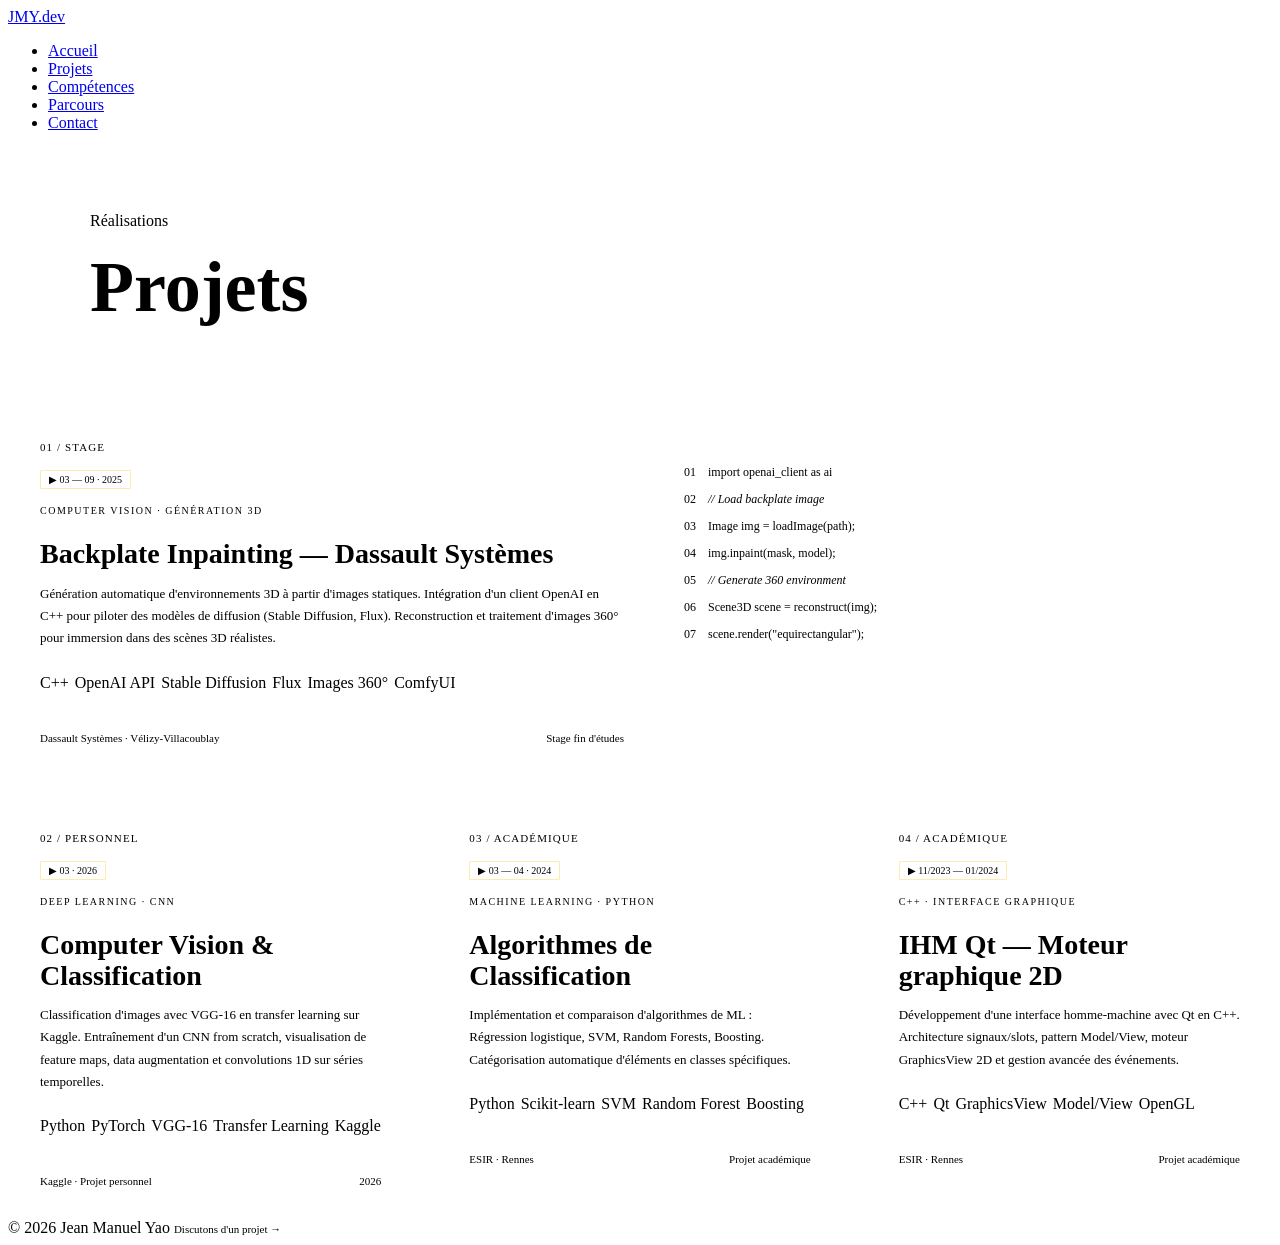
==== projets.html @ c73e6f64 "Add projects.html with project details and layout This file contains the HTML structure for the proj" ====
<!DOCTYPE html>
<html lang="fr">
<head>
  <meta charset="UTF-8">
  <meta name="viewport" content="width=device-width, initial-scale=1.0">
  <title>Projets — Jean Manuel Yao</title>
  <link rel="stylesheet" href="../css/style.css">
  <style>
    .page-header {
      padding: 4rem 2.5rem 2rem;
      border-bottom: 1px solid var(--border);
      max-width: 1100px;
      margin: 0 auto;
    }

    .page-header h1 {
      font-size: clamp(48px, 6vw, 72px);
      margin-top: 1rem;
      color: var(--text);
    }

    .projects-grid {
      display: grid;
      grid-template-columns: repeat(auto-fit, minmax(320px, 1fr));
      gap: 1.5rem;
    }

    .project-card {
      background: var(--bg2);
      border: 1px solid var(--border);
      border-radius: 2px;
      padding: 2rem;
      transition: border-color 0.25s, transform 0.25s;
      position: relative;
      overflow: hidden;
    }

    .project-card::before {
      content: '';
      position: absolute;
      top: 0; left: 0;
      width: 100%;
      height: 2px;
      background: linear-gradient(90deg, var(--green), transparent);
      opacity: 0;
      transition: opacity 0.3s;
    }

    .project-card:hover {
      border-color: var(--border-bright);
      transform: translateY(-4px);
    }

    .project-card:hover::before { opacity: 1; }

    .project-card.featured {
      grid-column: 1 / -1;
      display: grid;
      grid-template-columns: 1fr 1fr;
      gap: 2rem;
      align-items: start;
    }

    .project-number {
      font-family: var(--mono);
      font-size: 11px;
      color: var(--text-dim);
      letter-spacing: 0.1em;
      margin-bottom: 1rem;
    }

    .project-type {
      font-family: var(--mono);
      font-size: 10px;
      color: var(--green);
      letter-spacing: 0.15em;
      text-transform: uppercase;
      margin-bottom: 0.75rem;
    }

    .project-title {
      font-family: var(--display);
      font-size: 28px;
      color: var(--text);
      margin-bottom: 0.75rem;
      line-height: 1.1;
    }

    .project-desc {
      font-size: 13px;
      color: var(--text-muted);
      line-height: 1.7;
      margin-bottom: 1.5rem;
    }

    .project-tags {
      display: flex;
      flex-wrap: wrap;
      gap: 6px;
      margin-bottom: 1.5rem;
    }

    .project-where {
      font-family: var(--mono);
      font-size: 11px;
      color: var(--text-dim);
      border-top: 1px solid var(--border);
      padding-top: 1rem;
      margin-top: auto;
      display: flex;
      justify-content: space-between;
    }

    .project-visual {
      background: var(--bg3);
      border: 1px solid var(--border);
      border-radius: 2px;
      padding: 1.5rem;
      display: flex;
      flex-direction: column;
      gap: 0.75rem;
      font-family: var(--mono);
      font-size: 12px;
      color: var(--text-muted);
    }

    .code-line {
      display: flex;
      gap: 12px;
    }

    .code-line-num {
      color: var(--text-dim);
      min-width: 16px;
      text-align: right;
    }

    .code-keyword { color: var(--green); }
    .code-string { color: var(--amber); }
    .code-comment { color: var(--text-dim); font-style: italic; }

    .timeline-tag {
      display: inline-flex;
      align-items: center;
      gap: 6px;
      font-family: var(--mono);
      font-size: 10px;
      color: var(--amber);
      border: 1px solid rgba(255,184,0,0.3);
      padding: 3px 8px;
      border-radius: 1px;
      margin-bottom: 1rem;
    }

    @media (max-width: 768px) {
      .project-card.featured { grid-template-columns: 1fr; }
      .page-header { padding: 3rem 1.25rem 2rem; }
    }
  </style>
</head>
<body>
  <div class="scanline"></div>

  <nav>
    <a href="../index.html" class="nav-logo">JMY<span>.dev</span></a>
    <ul class="nav-links">
      <li><a href="../index.html">Accueil</a></li>
      <li><a href="projets.html">Projets</a></li>
      <li><a href="competences.html">Compétences</a></li>
      <li><a href="parcours.html">Parcours</a></li>
      <li><a href="contact.html">Contact</a></li>
    </ul>
  </nav>

  <main>
    <div class="page-header">
      <div class="label">Réalisations</div>
      <h1>Projets</h1>
    </div>

    <div class="section">
      <div class="projects-grid">

        <!-- FEATURED -->
        <div class="project-card featured reveal">
          <div>
            <div class="project-number">01 / STAGE</div>
            <div class="timeline-tag">▶ 03 — 09 · 2025</div>
            <div class="project-type">Computer Vision · Génération 3D</div>
            <h2 class="project-title">Backplate Inpainting — Dassault Systèmes</h2>
            <p class="project-desc">
              Génération automatique d'environnements 3D à partir d'images statiques. Intégration d'un client OpenAI en C++ pour piloter des modèles de diffusion (Stable Diffusion, Flux). Reconstruction et traitement d'images 360° pour immersion dans des scènes 3D réalistes.
            </p>
            <div class="project-tags">
              <span class="tag">C++</span>
              <span class="tag">OpenAI API</span>
              <span class="tag">Stable Diffusion</span>
              <span class="tag">Flux</span>
              <span class="tag">Images 360°</span>
              <span class="tag">ComfyUI</span>
            </div>
            <div class="project-where">
              <span>Dassault Systèmes · Vélizy-Villacoublay</span>
              <span>Stage fin d'études</span>
            </div>
          </div>
          <div class="project-visual">
            <div class="code-line"><span class="code-line-num">01</span><span><span class="code-keyword">import</span> openai_client <span class="code-keyword">as</span> ai</span></div>
            <div class="code-line"><span class="code-line-num">02</span><span><span class="code-comment">// Load backplate image</span></span></div>
            <div class="code-line"><span class="code-line-num">03</span><span>Image img = <span class="code-string">loadImage</span>(path);</span></div>
            <div class="code-line"><span class="code-line-num">04</span><span>img.<span class="code-keyword">inpaint</span>(mask, model);</span></div>
            <div class="code-line"><span class="code-line-num">05</span><span><span class="code-comment">// Generate 360 environment</span></span></div>
            <div class="code-line"><span class="code-line-num">06</span><span>Scene3D scene = <span class="code-string">reconstruct</span>(img);</span></div>
            <div class="code-line"><span class="code-line-num">07</span><span>scene.<span class="code-keyword">render</span>(<span class="code-string">"equirectangular"</span>);</span></div>
          </div>
        </div>

        <!-- PROJECT 2 -->
        <div class="project-card reveal">
          <div class="project-number">02 / PERSONNEL</div>
          <div class="timeline-tag">▶ 03 · 2026</div>
          <div class="project-type">Deep Learning · CNN</div>
          <h2 class="project-title">Computer Vision & Classification</h2>
          <p class="project-desc">
            Classification d'images avec VGG-16 en transfer learning sur Kaggle. Entraînement d'un CNN from scratch, visualisation de feature maps, data augmentation et convolutions 1D sur séries temporelles.
          </p>
          <div class="project-tags">
            <span class="tag">Python</span>
            <span class="tag">PyTorch</span>
            <span class="tag">VGG-16</span>
            <span class="tag">Transfer Learning</span>
            <span class="tag">Kaggle</span>
          </div>
          <div class="project-where">
            <span>Kaggle · Projet personnel</span>
            <span>2026</span>
          </div>
        </div>

        <!-- PROJECT 3 -->
        <div class="project-card reveal">
          <div class="project-number">03 / ACADÉMIQUE</div>
          <div class="timeline-tag">▶ 03 — 04 · 2024</div>
          <div class="project-type">Machine Learning · Python</div>
          <h2 class="project-title">Algorithmes de Classification</h2>
          <p class="project-desc">
            Implémentation et comparaison d'algorithmes de ML : Régression logistique, SVM, Random Forests, Boosting. Catégorisation automatique d'éléments en classes spécifiques.
          </p>
          <div class="project-tags">
            <span class="tag">Python</span>
            <span class="tag">Scikit-learn</span>
            <span class="tag">SVM</span>
            <span class="tag">Random Forest</span>
            <span class="tag">Boosting</span>
          </div>
          <div class="project-where">
            <span>ESIR · Rennes</span>
            <span>Projet académique</span>
          </div>
        </div>

        <!-- PROJECT 4 -->
        <div class="project-card reveal">
          <div class="project-number">04 / ACADÉMIQUE</div>
          <div class="timeline-tag">▶ 11/2023 — 01/2024</div>
          <div class="project-type">C++ · Interface graphique</div>
          <h2 class="project-title">IHM Qt — Moteur graphique 2D</h2>
          <p class="project-desc">
            Développement d'une interface homme-machine avec Qt en C++. Architecture signaux/slots, pattern Model/View, moteur GraphicsView 2D et gestion avancée des événements.
          </p>
          <div class="project-tags">
            <span class="tag">C++</span>
            <span class="tag">Qt</span>
            <span class="tag">GraphicsView</span>
            <span class="tag">Model/View</span>
            <span class="tag">OpenGL</span>
          </div>
          <div class="project-where">
            <span>ESIR · Rennes</span>
            <span>Projet académique</span>
          </div>
        </div>

      </div>
    </div>
  </main>

  <footer>
    <span>© 2026 Jean Manuel Yao</span>
    <a href="contact.html" style="color: var(--green); text-decoration: none; font-family: var(--mono); font-size: 11px;">Discutons d'un projet →</a>
  </footer>

  <script src="../js/main.js"></script>
</body>
</html>
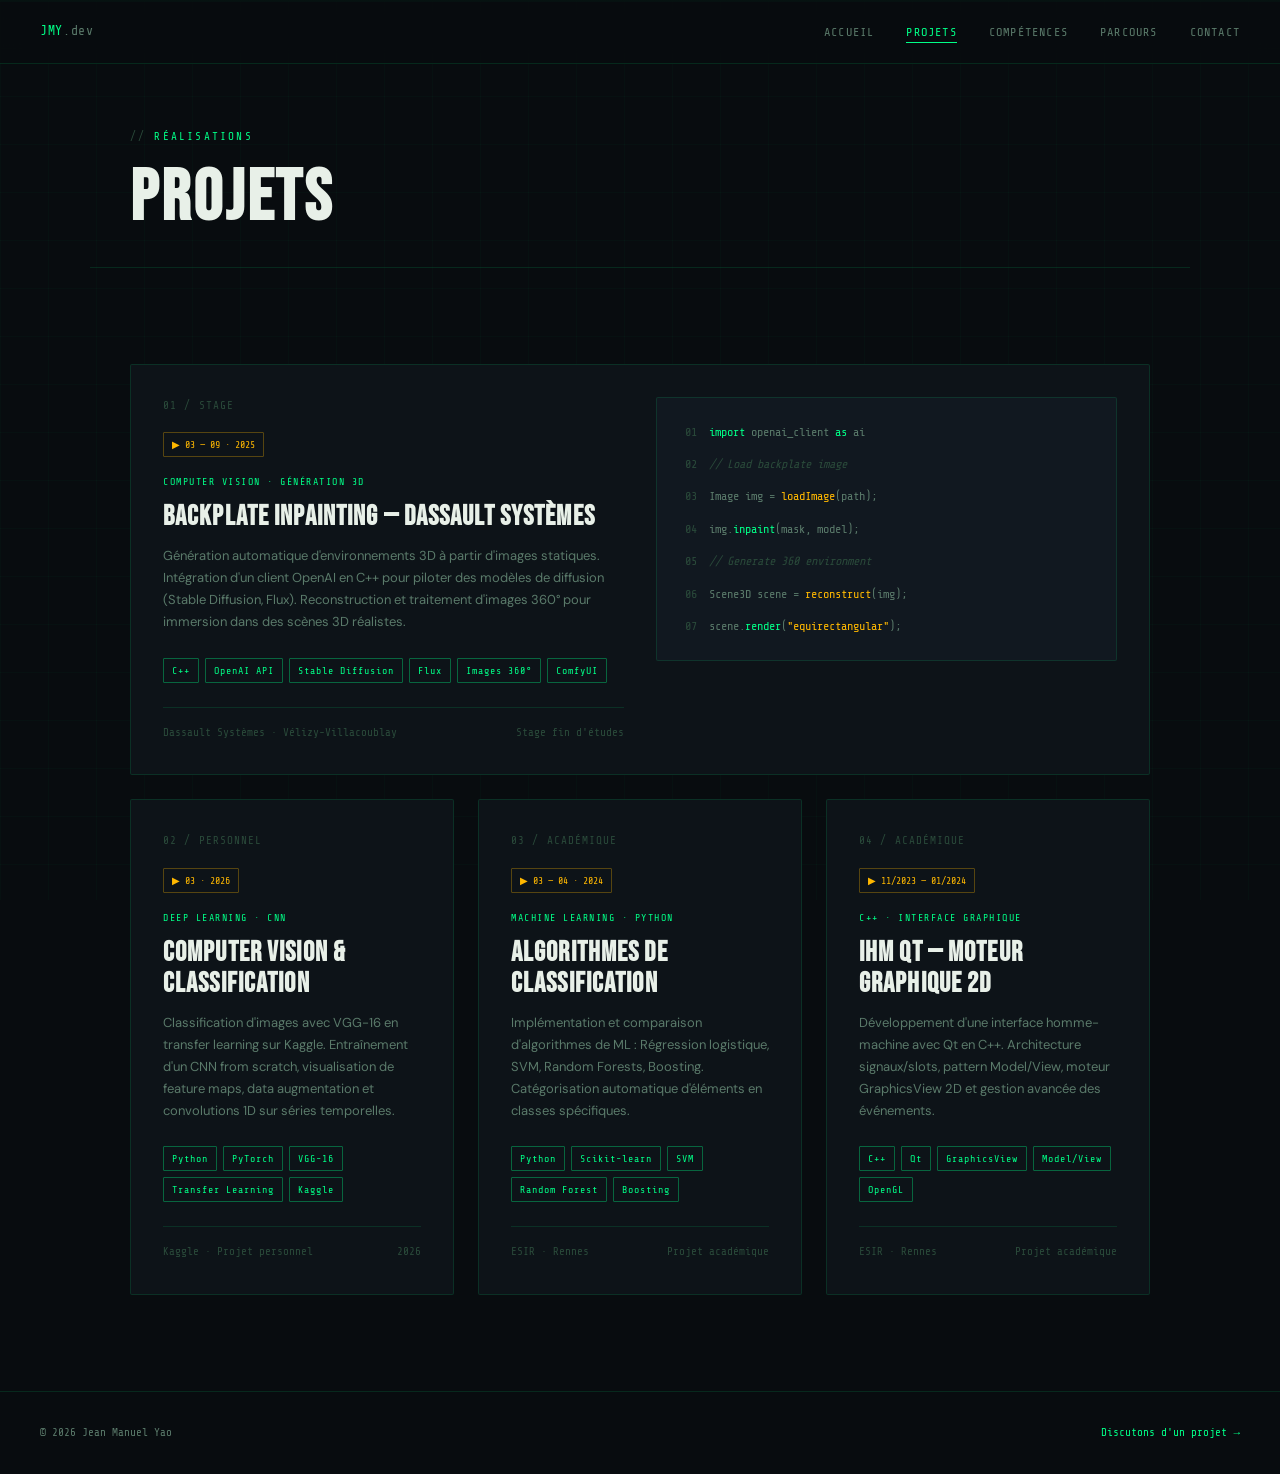
==== commit e1f04149: "Update link to projets.html for correct path" ====
--- a/projets.html
+++ b/projets.html
@@ -165,7 +165,7 @@
     <a href="../index.html" class="nav-logo">JMY<span>.dev</span></a>
     <ul class="nav-links">
       <li><a href="../index.html">Accueil</a></li>
-      <li><a href="projets.html">Projets</a></li>
+      <li><a href="../projets.html">Projets</a></li>
       <li><a href="competences.html">Compétences</a></li>
       <li><a href="parcours.html">Parcours</a></li>
       <li><a href="contact.html">Contact</a></li>
--- a/css/style.css
+++ b/css/style.css
@@ -0,0 +1,270 @@
+@import url('https://fonts.googleapis.com/css2?family=Share+Tech+Mono&family=Bebas+Neue&family=DM+Sans:wght@300;400;500&display=swap');
+
+:root {
+  --bg: #080c0f;
+  --bg2: #0d1318;
+  --bg3: #111820;
+  --green: #00ff87;
+  --green-dim: #00cc6a;
+  --green-dark: #003d1f;
+  --green-glow: rgba(0,255,135,0.12);
+  --amber: #ffb800;
+  --text: #e8f0e8;
+  --text-muted: #5a7a6a;
+  --text-dim: #2a4a3a;
+  --border: rgba(0,255,135,0.12);
+  --border-bright: rgba(0,255,135,0.35);
+  --mono: 'Share Tech Mono', monospace;
+  --display: 'Bebas Neue', sans-serif;
+  --body: 'DM Sans', sans-serif;
+  --nav-h: 64px;
+}
+
+*, *::before, *::after { box-sizing: border-box; margin: 0; padding: 0; }
+
+html { scroll-behavior: smooth; }
+
+body {
+  background: var(--bg);
+  color: var(--text);
+  font-family: var(--body);
+  font-size: 15px;
+  line-height: 1.7;
+  min-height: 100vh;
+  overflow-x: hidden;
+}
+
+/* GRID OVERLAY */
+body::before {
+  content: '';
+  position: fixed;
+  inset: 0;
+  background-image:
+    linear-gradient(rgba(0,255,135,0.025) 1px, transparent 1px),
+    linear-gradient(90deg, rgba(0,255,135,0.025) 1px, transparent 1px);
+  background-size: 48px 48px;
+  pointer-events: none;
+  z-index: 0;
+}
+
+/* NAV */
+nav {
+  position: fixed;
+  top: 0; left: 0; right: 0;
+  height: var(--nav-h);
+  background: rgba(8,12,15,0.92);
+  backdrop-filter: blur(12px);
+  border-bottom: 1px solid var(--border);
+  display: flex;
+  align-items: center;
+  justify-content: space-between;
+  padding: 0 2.5rem;
+  z-index: 100;
+}
+
+.nav-logo {
+  font-family: var(--mono);
+  font-size: 13px;
+  color: var(--green);
+  text-decoration: none;
+  letter-spacing: 0.05em;
+}
+
+.nav-logo span { color: var(--text-muted); }
+
+.nav-links {
+  display: flex;
+  gap: 2rem;
+  list-style: none;
+}
+
+.nav-links a {
+  font-family: var(--mono);
+  font-size: 12px;
+  color: var(--text-muted);
+  text-decoration: none;
+  letter-spacing: 0.1em;
+  text-transform: uppercase;
+  transition: color 0.2s;
+  position: relative;
+}
+
+.nav-links a::after {
+  content: '';
+  position: absolute;
+  bottom: -4px;
+  left: 0; right: 0;
+  height: 1px;
+  background: var(--green);
+  transform: scaleX(0);
+  transition: transform 0.25s;
+}
+
+.nav-links a:hover, .nav-links a.active { color: var(--green); }
+.nav-links a:hover::after, .nav-links a.active::after { transform: scaleX(1); }
+
+/* MAIN CONTENT */
+main {
+  padding-top: var(--nav-h);
+  position: relative;
+  z-index: 1;
+}
+
+/* TYPOGRAPHY */
+h1, h2, h3 { font-family: var(--display); letter-spacing: 0.04em; line-height: 1; }
+
+.label {
+  font-family: var(--mono);
+  font-size: 11px;
+  color: var(--green);
+  letter-spacing: 0.2em;
+  text-transform: uppercase;
+  display: flex;
+  align-items: center;
+  gap: 8px;
+}
+
+.label::before {
+  content: '//';
+  color: var(--text-dim);
+}
+
+/* SECTION BASE */
+.section {
+  padding: 6rem 2.5rem;
+  max-width: 1100px;
+  margin: 0 auto;
+}
+
+/* CARDS */
+.card {
+  background: var(--bg2);
+  border: 1px solid var(--border);
+  border-radius: 2px;
+  padding: 1.5rem;
+  transition: border-color 0.25s, background 0.25s;
+  position: relative;
+  overflow: hidden;
+}
+
+.card::before {
+  content: '';
+  position: absolute;
+  top: 0; left: 0;
+  width: 2px;
+  height: 100%;
+  background: var(--green);
+  opacity: 0;
+  transition: opacity 0.25s;
+}
+
+.card:hover {
+  border-color: var(--border-bright);
+  background: var(--bg3);
+}
+
+.card:hover::before { opacity: 1; }
+
+/* TAG */
+.tag {
+  font-family: var(--mono);
+  font-size: 10px;
+  letter-spacing: 0.1em;
+  padding: 3px 8px;
+  border: 1px solid var(--border-bright);
+  color: var(--green);
+  border-radius: 1px;
+  white-space: nowrap;
+}
+
+/* BTN */
+.btn {
+  display: inline-flex;
+  align-items: center;
+  gap: 8px;
+  font-family: var(--mono);
+  font-size: 12px;
+  letter-spacing: 0.12em;
+  text-transform: uppercase;
+  padding: 10px 22px;
+  border: 1px solid var(--green);
+  color: var(--green);
+  background: transparent;
+  text-decoration: none;
+  cursor: pointer;
+  transition: background 0.2s, color 0.2s;
+  border-radius: 1px;
+}
+
+.btn:hover {
+  background: var(--green);
+  color: var(--bg);
+}
+
+.btn-solid {
+  background: var(--green);
+  color: var(--bg);
+}
+
+.btn-solid:hover {
+  background: var(--green-dim);
+}
+
+/* SCAN LINE ANIMATION */
+@keyframes scanline {
+  0% { transform: translateY(-100%); }
+  100% { transform: translateY(100vh); }
+}
+
+.scanline {
+  position: fixed;
+  top: 0; left: 0; right: 0;
+  height: 2px;
+  background: linear-gradient(transparent, rgba(0,255,135,0.06), transparent);
+  animation: scanline 8s linear infinite;
+  pointer-events: none;
+  z-index: 200;
+}
+
+/* FADE IN */
+@keyframes fadeUp {
+  from { opacity: 0; transform: translateY(24px); }
+  to { opacity: 1; transform: translateY(0); }
+}
+
+.fade-up {
+  opacity: 0;
+  animation: fadeUp 0.7s ease forwards;
+}
+
+.fade-up:nth-child(1) { animation-delay: 0.1s; }
+.fade-up:nth-child(2) { animation-delay: 0.2s; }
+.fade-up:nth-child(3) { animation-delay: 0.3s; }
+.fade-up:nth-child(4) { animation-delay: 0.4s; }
+.fade-up:nth-child(5) { animation-delay: 0.5s; }
+
+/* FOOTER */
+footer {
+  border-top: 1px solid var(--border);
+  padding: 2rem 2.5rem;
+  display: flex;
+  justify-content: space-between;
+  align-items: center;
+  font-family: var(--mono);
+  font-size: 11px;
+  color: var(--text-muted);
+  position: relative;
+  z-index: 1;
+}
+
+/* SCROLLBAR */
+::-webkit-scrollbar { width: 4px; }
+::-webkit-scrollbar-track { background: var(--bg); }
+::-webkit-scrollbar-thumb { background: var(--green-dark); }
+
+/* RESPONSIVE */
+@media (max-width: 768px) {
+  nav { padding: 0 1.25rem; }
+  .nav-links { gap: 1rem; }
+  .section { padding: 4rem 1.25rem; }
+}
